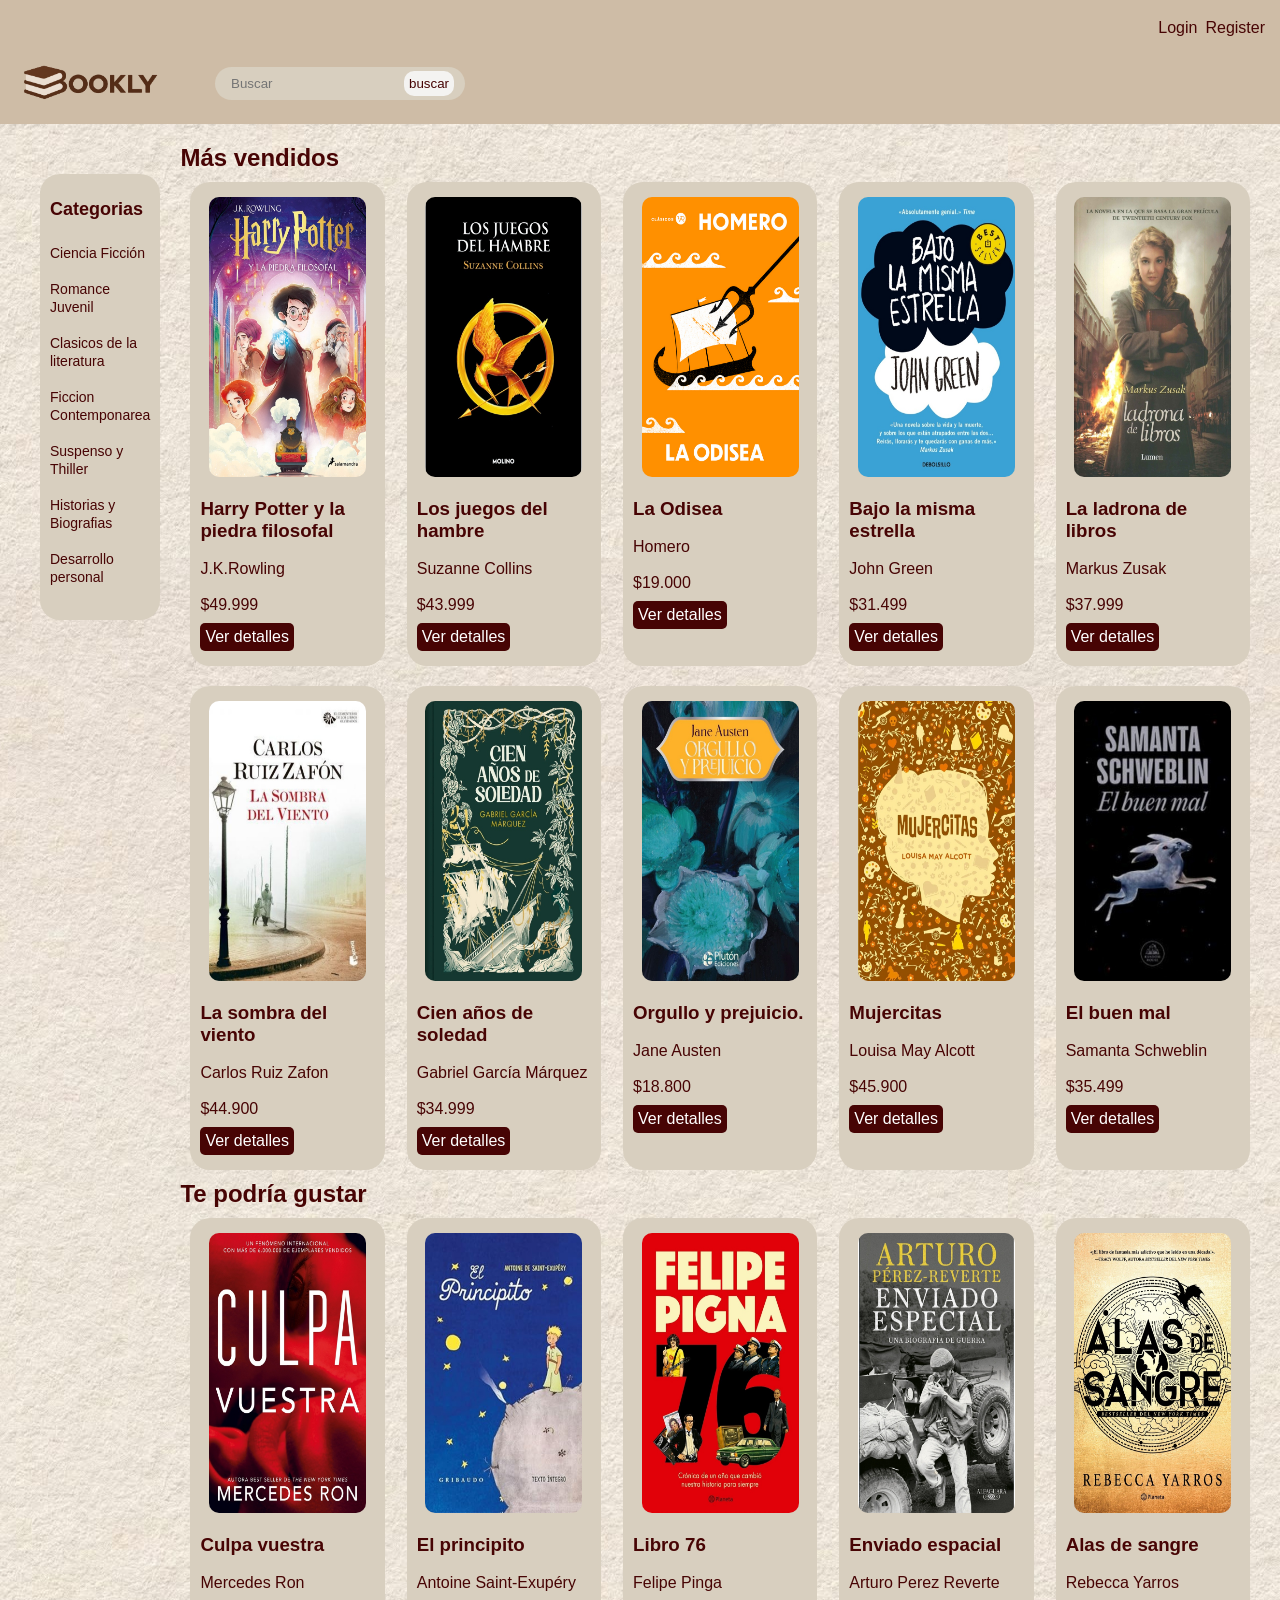
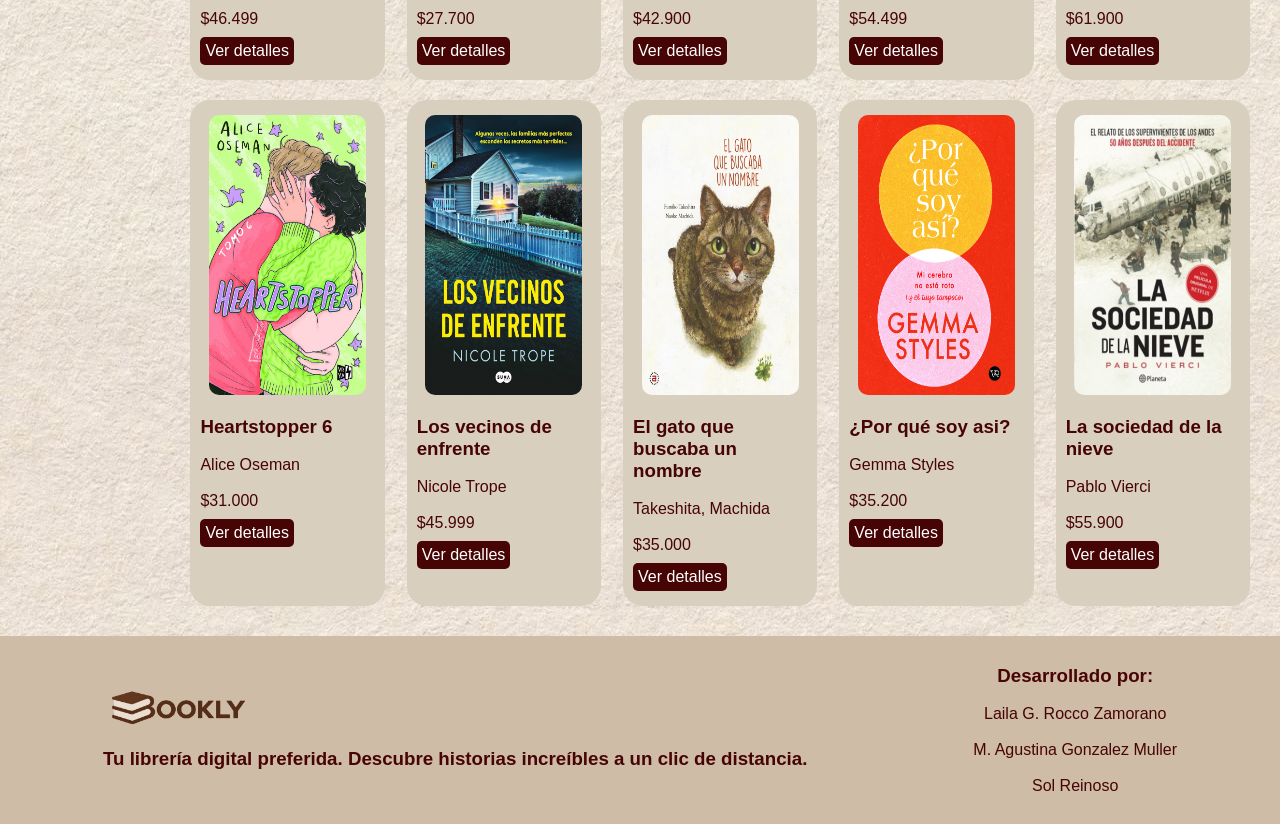
==== index.html @ d82677a5 "css acomodado en el head" ====
<!DOCTYPE html>
<html lang="en">
<head>
    <meta charset="UTF-8">
    <meta name="viewport" content="width=device-width, initial-scale=1.0">
    <link rel="preconnect" href="https://fonts.googleapis.com">
    <link rel="preconnect" href="https://fonts.gstatic.com" crossorigin>
    <link href="https://fonts.googleapis.com/css2?family=Josefin+Sans:ital,wght@0,100..700;1,100..700&family=Jost:ital,wght@0,100..900;1,100..900&family=Open+Sans:ital,wght@0,300..800;1,300..800&family=PT+Sans:ital,wght@0,400;0,700;1,400;1,700&family=Raleway:ital,wght@0,100..900;1,100..900&family=Work+Sans:ital,wght@0,100..900;1,100..900&display=swap" rel="stylesheet">
    <link rel="stylesheet" href="./css/style.css">
    <title>Bookly-Home</title>
</head>
<body class="Home">
    <header>
        <nav>
            <ul class="arriba">
                <li><a href="./login.html">Login</a></li>
                <li><a href="./register.html">Register</a></li>
            </ul>
        </nav>
        <div class="orden">
            <a href="./index.html">
                <img src="./img/logo.png" alt="logo de pagina">
            </a>

            <form action="./search-results.html" method="get" class="buscador">
                <input type="text" placeholder="Buscar" name="q">
                <button type="submit">buscar</button>
            </form>
        </div>
    </header>

    <main>
        <aside>
            <h2>Categorias</h2>
            <nav>
                <ul class="categorias">
                    <li ><a href="./category.html">Ciencia Ficción</a></li>
                    <li ><a href="./category.html">Romance Juvenil</a></li>
                    <li><a href="./category.html">Clasicos de la literatura</a></li>
                    <li><a href="./category.html">Ficcion Contemponarea</a></li>
                    <li><a href="./category.html">Suspenso y Thiller</a></li>
                    <li><a href="./category.html">Historias y Biografias</a></li>
                    <li><a href="./category.html">Desarrollo personal</a></li>
                </ul>
            </nav>
        </aside>
        <div>

            <section class="section-index">

                <h2>Más vendidos</h2>

                <div>
                    <article class="article-index">
                    <img src="./img/Harry-potter.jpg" alt="Imagen del Producto">
                    <h3>Harry Potter y la piedra filosofal</h3>
                    <p>J.K.Rowling</p>
                    <p>$49.999</p>
                    <a href="./product.html">Ver detalles</a>
                    </article>

                    <article class="article-index">
                        <img src="./img/Los-juegos-del-hambre.jpg" alt="Imagen del Producto">
                        <h3>Los juegos del hambre</h3>
                        <p>Suzanne Collins</p>
                        <p>$43.999</p>
                        <a href="./product.html">Ver detalles</a>
                    </article>

                    <article class="article-index">
                        <img src="./img/Odisea.jpg" alt="Imagen del Producto">
                        <h3>La Odisea</h3>
                        <p>Homero</p>
                        <p>$19.000</p>
                        <a href="./product.html">Ver detalles</a>
                    </article>

                    <article class="article-index">
                        <img src="./img/Bajo-la-misma-estrella.jpg" alt="Imagen del Producto">
                        <h3>Bajo la misma estrella</h3>
                        <p>John Green</p>
                        <p>$31.499</p>
                        <a href="./product.html">Ver detalles</a>
                    </article>

                    <article class="article-index">
                        <img src="./img/La-ladrona-de-libros.jpg" alt="Imagen del Producto">
                        <h3>La ladrona de libros</h3>
                        <p>Markus Zusak</p>
                        <p>$37.999</p>
                        <a href="./product.html">Ver detalles</a>
                    </article>

                    <article class="article-index">
                        <img src="./img/la-sombra-del-viento.jpg" alt="Imagen del Producto">
                        <h3>La sombra del viento</h3>
                        <p>Carlos Ruiz Zafon</p>
                        <p>$44.900</p>
                        <a href="./product.html">Ver detalles</a>
                    </article>

                    <article class="article-index">
                        <img src="./img/Cien-años-de-soledad.jpg" alt="Imagen del Producto">
                        <h3>Cien años de soledad</h3>
                        <p>Gabriel García Márquez</p>
                        <p>$34.999</p>
                        <a href="./product.html">Ver detalles</a>
                    </article>

                    <article class="article-index">
                        <img src="./img/Orgullo-y-prejuicio.jpg" alt="Imagen del Producto">
                        <h3>Orgullo y prejuicio.</h3>
                        <p>Jane Austen</p>
                        <p>$18.800</p>
                        <a href="./product.html">Ver detalles</a>
                    </article>

                    <article class="article-index">
                        <img src="./img/mujercitas.jpg" alt="Imagen del Producto">
                        <h3>Mujercitas</h3>
                        <p>Louisa May Alcott</p>
                        <p>$45.900</p>
                        <a href="./product.html">Ver detalles</a> 
                    </article>

                    <article class="article-index">
                        <img src="./img/El-buen-mal.jpg" alt="Imagen del Producto">
                        <h3>El buen mal</h3>
                        <p>Samanta Schweblin</p>
                        <p>$35.499</p>
                        <a href="./product.html">Ver detalles</a> 
                    </article>

                </div>

            </section>  

            <section class="section-index">

                <h2>Te podría gustar</h2>

                <div>

                    <article class="article-index">
                        <img src="./img/culpa-vuestra.jpg" alt="Imagen del Producto">
                        <h3>Culpa vuestra</h3>
                        <p>Mercedes Ron</p>
                        <p>$46.499</p>
                        <a href="./product.html">Ver detalles</a>
                    </article>

                    <article class="article-index">
                        <img src="./img/El-principito.jpg" alt="Imagen del Producto">
                        <h3>El principito</h3>
                        <p>Antoine Saint-Exupéry</p>
                        <p>$27.700</p>
                        <a href="./product.html">Ver detalles</a>
                    </article>

                    <article class="article-index">
                        <img src="./img/Felipe-Pigna.jpg" alt="Imagen del Producto">
                        <h3>Libro 76</h3>
                        <p>Felipe Pinga</p>
                        <p>$42.900</p>
                        <a href="./product.html">Ver detalles</a>
                    </article>

                    <article class="article-index">
                        <img src="./img/Enviado-espacial.jpg" alt="Imagen del Producto">
                        <h3>Enviado espacial</h3>
                        <p>Arturo Perez Reverte</p>
                        <p>$54.499</p>
                        <a href="./product.html">Ver detalles</a>
                    </article>

                    <article class="article-index">
                        <img src="./img/Alas.de.sangre.jpg" alt="Imagen del Producto">
                        <h3>Alas de sangre</h3>
                        <p>Rebecca Yarros</p>
                        <p>$61.900</p>
                        <a href="./product.html">Ver detalles</a>
                    </article>

                    <article class="article-index">
                        <img src="./img/heartstopper.jpg" alt="Imagen del Producto">
                        <h3>Heartstopper 6</h3>
                        <p>Alice Oseman</p>
                        <p>$31.000</p>
                        <a href="./product.html">Ver detalles</a>
                    </article>

                    <article class="article-index">
                        <img src="./img/Los-vecinos-de-enfrente.jpg" alt="Imagen del Producto">
                        <h3>Los vecinos de enfrente</h3>
                        <p>Nicole Trope</p>
                        <p>$45.999</p>
                        <a href="./product.html">Ver detalles</a>
                    </article>

                    <article class="article-index">
                        <img src="./img/el-gato-que-busca-un-nombre.jpg" alt="Imagen del Producto">
                        <h3>El gato que buscaba un nombre</h3>
                        <p>Takeshita, Machida</p>
                        <p>$35.000</p>
                        <a href="./product.html">Ver detalles</a>
                    </article>

                    <article class="article-index">
                        <img src="./img/PQ-soy-asi.jpg" alt="Imagen del Producto">
                        <h3>¿Por qué soy asi?</h3>
                        <p>Gemma Styles</p>
                        <p>$35.200</p>
                        <a href="./product.html">Ver detalles</a> 
                    </article>

                    <article class="article-index">
                        <img src="./img/Sociedad.jpg" alt="Imagen del Producto">
                        <h3>La sociedad de la nieve</h3>
                        <p>Pablo Vierci</p>
                        <p>$55.900</p>
                        <a href="./product.html">Ver detalles</a> 
                    </article>

                </div>

            </section> 

       </div>

    </main>

    <footer>
        <div class="abajo">
        <img src="./img/logo.png" alt="Imagen del logo Bookly">
        <h3>Tu librería digital preferida. Descubre historias increíbles a un clic de distancia. </h3>
        </div>

        <div class="medio">
        <h3>Desarrollado por:</h3>
        <ul>
            <li>Laila G. Rocco Zamorano</li>
            <li>M. Agustina Gonzalez Muller</li>
            <li>Sol Reinoso</li>
        </ul>
        </div>
    </footer>
</body>
</html>
---- css/style.css ----
/*Eliminar default*/
*{
    box-sizing: border-box;
    padding: 0;
    margin: 0;
}

ul,
ol,
li {
    list-style-type: none;
}

a{
   text-decoration: none;
}

/*body y header para todos los html*/

body{
    background-image: url("../img/fondo.jpg");
    background-repeat: repeat;
    background-position: center;
    display: flex;
    flex-direction: column;
    font-family: "Yanone Kaffeesatz", sans-serif;
    font-optical-sizing: auto;
    font-weight: normal;
    font-style: normal;
    color:  rgb(71, 4, 4) ;
}

header{
    display: flex;
    flex-direction: column;
    background-color: rgb(206, 188, 166);
    padding: 10px 15px;
    width: 100%;
}
footer {
    padding: 20px;
    background-color:  rgb(206, 188, 166);
    display: flex;
    justify-content: space-around;
    align-items: center;
    
}
.abajo img {
    width: 150px;
}

.medio {
    display: flex;
    flex-direction: column;
    align-items: center;
    text-align: center;
}

/*CSS del index.html*/
.orden {
    display: flex;
    align-items: center;
}
.arriba {
    display: flex;
    justify-content:space-between;
    justify-content: flex-end;
    margin-bottom: 8px;
}
.arriba a {
    color: rgb(71, 4, 4) ;
    margin-left: 8px;
}

.buscador {
    background-color:rgb(216, 207, 191);
    border-radius: 20px;
    padding: 4px 6px 4px 12px;
    display: flex;
    align-items: center;
    width: 250px;
    margin: 0px 50px;
}
.buscador input{
    background-color: transparent;
    padding: 4px;
    border: none;
}
.buscador button {
    border: none;
    background-color:rgb(244, 243, 241); ;
    border-radius: 10px;
    padding: 5px ;
    color:rgb(71, 4, 4) ;

}
.orden img {
    width: 150px;
}

main {
    display: flex;
    padding: 20px;
    align-items: flex-start;
}

aside {
    width: 180px;
    background-color:rgb(216, 207, 191) ;
    border-radius:20px ;
    padding: 25px 10px;
    margin: 30px 20px;
}
.categorias a {
    color:  rgb(71, 4, 4) ;
    font-size: 14px;
}
aside ul {
    display: flex;
    flex-direction: column;
}

aside h2 {
    font-size: 18px;
    margin-bottom: 15px;
}

.section-index div {
    display: flex;
    flex-wrap: wrap;
    justify-content: space-between;
}

.article-index {
    width: 18%;
    background-color:rgb(216, 207, 191) ;
    border-radius:20px ;
    padding: 15px 10px;
    margin: 10px;
    display: flex;
    flex-direction: column;
    align-items: flex-start;
    text-align: left;
    color: rgb(71, 4, 4) 
}    
.article-index a {
    background-color: rgb(71, 4, 4)  ;
    color: #fff;
    border-radius: 5px;
    padding: 5px;
}

.article-index img {
    width: 100%;
    max-width: 90%;
    height: 280px;
    border-radius: 10px;
    margin-bottom: 12px;
    align-self: center;
}


/*CSS del product.html*/
.main-product {
    display: flex;
    flex-direction: column;
}

.producto {
    display: flex;
    flex-direction: row;
    align-items: flex-start;
}

.section1-product {
    background-color: rgb(216, 207, 191) ;
    border-radius: 10px;
    display: flex;
    flex-direction: row;
    align-items: flex-start;
    justify-content: center;
    text-align: center;
    padding: 20px;
    margin: 20px;
    
}
.section1-product img {
    height: 400px;
    width: 300px;
    margin: 0 40px 0 0;
}

.infolibro {
    display: flex;
    flex-direction: column;
    justify-content: center;
}

.infolibro h1, p, h3, li{ 
    padding: 9px 0;
}

.comentarios {
    display: flex;
    flex-wrap: wrap;
    justify-content: center;
    align-items: center;
    margin: 10px 0 0 0;

}

.comentarios article {
    background-color: rgb(247, 246, 246);
    border-radius: 10px;
    width: 360px;
    margin: 0 23px;
    border: solid 3px rgb(224, 201, 166);
    padding: 15px;
}



/*CSS del category.html*/

.section-category {
    display: flex;
    flex-wrap: wrap;
    flex-direction: column;
}

.section-category div {
    display: flex;
    flex-wrap: wrap;
    justify-content: space-between;
}

.section-category h1 {
    margin: 20px;
}



.article-category {
    width: 30%;
    background-color: rgb(216, 207, 191);
    border-radius: 20px;
    padding: 15px;
    margin: 10px;

    display: flex;
    flex-direction: column;
    align-items: center;
    text-align: center;
    color: rgb(71, 4, 4);
}

.article-category img {
    max-width: 100%;
    border-radius: 10px;
    margin-bottom: 10px;
}

.article-category a {
    background-color: rgb(71, 4, 4);
    color: white;
    padding: 5px;
    border-radius: 5px;
}


/*CSS del login.html*/

.section-login {
    background-color: whitesmoke;
    border-radius: 10px;

    display: flex;
    flex-direction: column;
    justify-content: center;

    height: 500px;
    width: 500px;

    margin: 30px auto 50px;
}

.section-login h1 {
    padding-left: 50px;
}

.form-login {
    display: flex;
    flex-direction: column;

    padding: 10px 50px 20px;
}

.error-login {
    padding-left: 50px;
}

.checkbox-login {
    display: flex;
    flex-direction: row;

    padding: 10px 50px 20px;
}

.boton-form {
    margin: 10px 50px;
}

/*CSS del register.html*/

.section-register {
    background-color: whitesmoke;
    border-radius: 10px;

    display: flex;
    flex-direction: column;
    justify-content: center;

    height: 500px;
    width: 500px;
    margin: 30px 50px;
}
.main-register {
    display: flex;
    justify-content: center;
    align-items: center;
    width: 100%;
}
.form-register {
    display: flex;
    flex-wrap: wrap;
    flex-direction: column;

    padding: 10px 50px 20px; 
}

.checkbox-register {
    display: flex;
    flex-wrap: wrap;
    flex-direction: row;

    padding: 10px 50px 20px;
}



/*CSS del search-results.html*/

.section-search {
    display: flex;
    flex-wrap: wrap;
}

.section-search div {
    display: flex;
    flex-wrap: wrap;
}

.section-search h2 {
    margin: 20px;
}

.section-search h3 {
    margin: 15px 0;
}

.article-search {
    width: 23%;
    background-color: rgb(216, 207, 191);
    border-radius: 20px;
    padding: 15px;
    margin: 10px;

    display: flex;
    flex-direction: column;
    align-items: center;
    text-align: center;
    color: rgb(71, 4, 4);
}

.article-search img {
    max-width: 100%;
    border-radius: 10px;
    margin-bottom: 10px;
}

.article-search a {
    background-color: rgb(71, 4, 4);
    color: white;
    padding: 5px;
    border-radius: 5px;
}


@media (max-width: 768px) {
    
    /*Responsive web design del header,aside y footer de todos los index (768px)*/
    header {
        flex-direction: column;
        align-items: center;
        text-align: center;
    }
    
    .arriba {
        justify-content: center;
        margin-bottom: 10px;
    }

    .orden {
        flex-direction: column;
        align-items: center;
        
    }
    
    .menu {
        flex-wrap: wrap;
        justify-content: center;
        width: 150px;
        
    }

    .buscador {
        width: 100%;
        margin: 10px auto;
        padding: 4px 6px 4px 12px;
    }
    .buscador input {
        width: 65%;
        font-size: 13px;
    }

    .buscador button {
        min-width: 50px;
        padding: 5px;
    }
    .orden {
        width: 120px;
        margin-bottom: 10px;
    }

    footer {
        flex-direction: column;
        text-align: center;
        font-size: 14px;
    }
  
    main {
        flex-direction: column;
        align-items: center;
    }
    
    aside {
        align-items: center;
        width: 90%;
        margin: 10px 0;
        text-align: center;
    }

    /*Responsive web design del index.html (768px)*/
    
    .section-index h2 {
        text-align: center;
        margin: 5px;
    }

    .section-index div {
        justify-content: center;
    }

    .article-index {
        width: 40%;
        margin: 10px;
        align-items: center;
        text-align: center;
    }
    
    .article-index img {
        width: 100%;
        height: auto;
    }
    
    
    /*Responsive web design del product.html (768px)*/
    
    .main-product {
        display: flex;
        flex-direction: column;
        align-items: center;
    }
    
    aside {
        width: auto;
        margin: 10px 20px;
        padding: 20px 15px;
    }

    .section1-product {
        width: 80%;
        margin: 10px;
        flex-direction: column;
        align-items: center;
    }
    

    .section1-product img {
        width: 60%;
        height: auto;
        margin: 0 0 20px 0;
    }

    .infolibro {
        width: 90%;
    }

    .comentarios {
        justify-content: center;
    }

    .comentarios article {
        width: 40%;
        margin: 10px;
    }
    
    
    
    /*Responsive web design del category.html (768px)*/
    .section-category h1 {
        font-size: 28px;
        margin-bottom: 20px;
    }

    .section-category div {
        display: flex;
        flex-wrap: wrap;
        justify-content: center;
    }

    .article-category {
        width: 40%;
        margin: 10px;
    }

    .article-category img {
        width: 100%;
        height: auto;
    }

    /*Responsive web design del register.html (768px)*/
    .main-register {
        display: flex;
        justify-content: center;
        align-items: center;
        width: 100%;
        padding: 20px 0;
    }
    .section-register {
        width: 85%;
        max-width: 450px;
        height: auto;
        margin: 20px 0;
        padding: 20px 0;
    }
    .section-register h1 {
        text-align: center;
        padding-left: 0;
    }

    /*Responsive web design del login.html (768px)*/

    .main-login {
        display: flex;
        justify-content: center;
        align-items: center;
        width: 100%;
        padding: 20px 0;
    }
    .section-login {
        width: 85%;
        max-width: 450px;
        height: auto;
        margin: 20px 0;
        padding: 20px 0;
    }
    .section-login h1 {
        text-align: center;
        padding-left: 0;
    }
    .form-login,
    .checkbox-login {
     padding: 10px 25px;
    }
    .error-login {
      margin-bottom: 15px;
      padding: 10px 0;
    }
    

    /*Responsive web design del search-results.html (768px)*/
   .section-search {
        justify-content: center;
    }

    .section-search div {
        justify-content: center;
    }

    .article-search {
        width: 40%;
        margin: 10px;
    }

    .article-search img {
        width: 100%;
        height: auto;
    }

}

@media (max-width: 420px) {

    /*Responsive web design del header,aside y footer de todos los index (420px)*/
    header {
        flex-direction: column-reverse;
        align-items: center;
        text-align: center;
    }

    .arriba {
        flex-direction: column;
        align-items: center;
        margin: 5px 0px;
        margin-bottom: 10px;
    }

    .orden {
        flex-direction: column;
        align-items: center;
        
    }

    .orden img {
        width: 100px ;
        margin-bottom: 10px;
    }

    .menu {
        flex-direction: column;
        align-items: center;
        
    }

    .menu li a {
        display: block;
        width: 100%;
        text-align: center;
    }

    .buscador {
        width: 100px;
        margin: 10px 0;
    }
    .buscador input {
        width: 80%;
        font-size: 9px;
        text-align: center;
    }

    .buscador button {
        min-width: 30px;
        padding: 5px;
        font-size: 9px;
    }

    main {
        flex-direction: column;
        align-items: center;
    }

    aside {
        width: 90%;
        margin: 10px 0;
        text-align: center;
    }

    /*Responsive web design del index.html (420px)*/
    .section-index div{
        flex-direction: column;
        align-items: center;
    }

    .article-index {
        width: 85%;
        margin: 10px 0;
    }

    .article-index img {
        width: 100%;
        height: auto;
    }


    /*Responsive web design del product.html (420px)*/
    .main-product {
        flex-direction: column;
        align-items: center;
    }

    aside {
        width: 80%;
        margin: 10px;
    }

    .producto {
        flex-direction: column;
        align-items: center;
    }

    .section1-product {
        width: 80%;
        margin: 10px;
    }

    .buscador {
        width: 80%;
    }

    .buscador input {
        width: 70%;
    }

    .section1-product img {
        width: 80%;
        height: auto;
        margin: 0 0 15px 0;
    }

    .infolibro {
        width: 100%;
    }

    .infolibro h1 {
        font-size: 24px;
    }

    .comentarios {
        flex-direction: column;
    }

    .comentarios article {
        width: 85%;
        margin: 10px 0;
    }




    /*Responsive web design del category.html (420px)*/
    .section-category {
        flex-direction: column;
        align-items: center;
        text-align: center;
    }

    .section-category h1 {
        font-size: 22px;
        margin-bottom: 15px;
    }

    .section-category div {
        flex-direction: column;
        align-items: center;
        
    }

    .article-category {
        width: 85%;
        margin: 10px 0;
    }

    .article-category img {
        width: 100%;
        height: auto;
    }

    footer {
        flex-direction: column;
        text-align: center;
        font-size: 12px;
    }

    /*Responsive web design del login.html (420px)*/
    .error-login {
        padding: 10px 30px 0;
        display: block;
    }
    .boton-form {
        display: block;
        margin: 0px 30px;
    }




   /*Responsive web design del register.html (420px)*/





   /*Responsive web design del serch-results.html (420px)*/

    .section-search {
        flex-direction: column;
        align-items: center;
    }

    .section-search div {
        flex-direction: column;
        align-items: center;
    }

    .section-search h2 {
        text-align: center;
        margin: 15px;
    }

    .article-search {
        width: 85%;
        margin: 10px 0;
    }

    .article-search img {
        width: 100%;
        height: auto;
    }


}
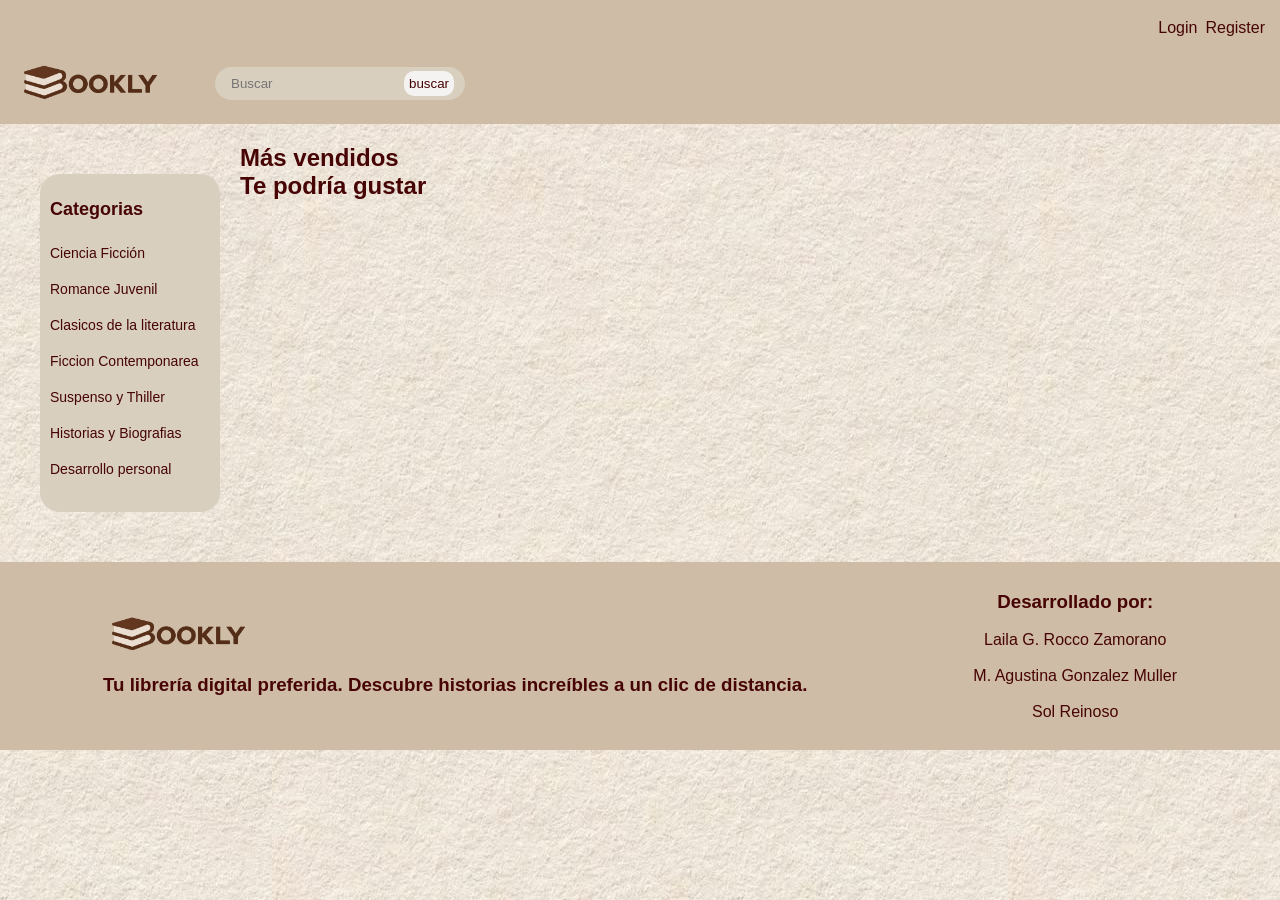
==== commit fdb4cddd: "js index" ====
--- a/index.html
+++ b/index.html
@@ -50,8 +50,8 @@
 
                 <h2>Más vendidos</h2>
 
-                <div>
-                    <article class="article-index">
+                <div id="masVendidos">
+                    <!--<article class="article-index">
                     <img src="./img/Harry-potter.jpg" alt="Imagen del Producto">
                     <h3>Harry Potter y la piedra filosofal</h3>
                     <p>J.K.Rowling</p>
@@ -129,7 +129,7 @@
                         <p>Samanta Schweblin</p>
                         <p>$35.499</p>
                         <a href="./product.html">Ver detalles</a> 
-                    </article>
+                    </article>-->
 
                 </div>
 
@@ -139,9 +139,9 @@
 
                 <h2>Te podría gustar</h2>
 
-                <div>
-
-                    <article class="article-index">
+                <div id="gustos">
+
+                    <!--<article class="article-index">
                         <img src="./img/culpa-vuestra.jpg" alt="Imagen del Producto">
                         <h3>Culpa vuestra</h3>
                         <p>Mercedes Ron</p>
@@ -221,7 +221,7 @@
                         <a href="./product.html">Ver detalles</a> 
                     </article>
 
-                </div>
+                </div>-->
 
             </section> 
 
@@ -244,5 +244,7 @@
         </ul>
         </div>
     </footer>
+
+    <script src="./js/index.js"></script>
 </body>
 </html>
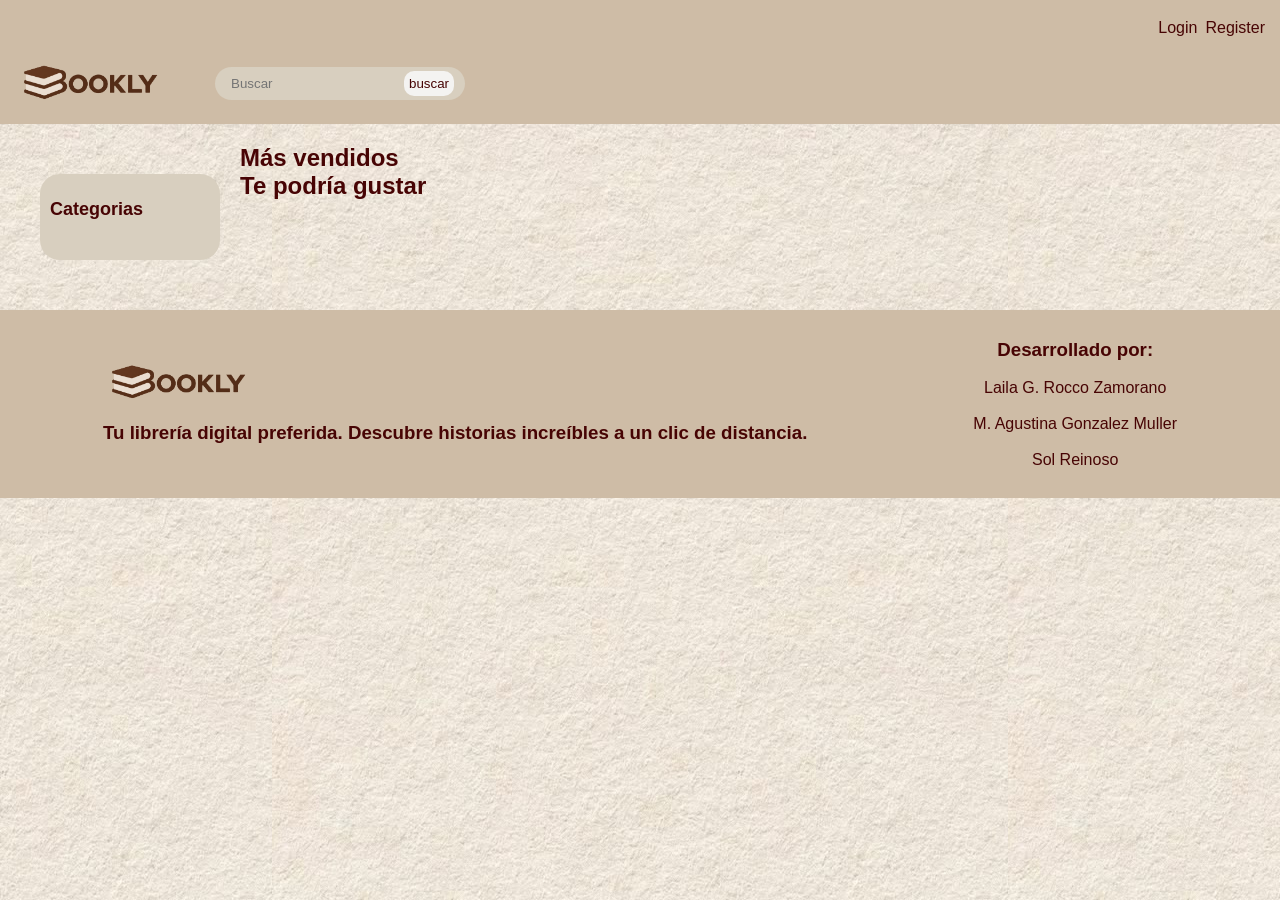
==== commit e617ff7c: "borre conteido de hhtml" ====
--- a/index.html
+++ b/index.html
@@ -13,9 +13,12 @@
     <header>
         <nav>
             <ul class="arriba">
-                <li><a href="./login.html">Login</a></li>
-                <li><a href="./register.html">Register</a></li>
+                <li class="menu-login"><a href="./login.html">Login</a></li>
+                <li class="menu-registro"><a href="./register.html">Register</a></li>
+                <li class="saludo-usuario"></li>
+                <li class="menu-logout"><a href="#" class="logout">Logout</a> </li>
             </ul>
+
         </nav>
         <div class="orden">
             <a href="./index.html">
@@ -23,7 +26,7 @@
             </a>
 
             <form action="./search-results.html" method="get" class="buscador">
-                <input type="text" placeholder="Buscar" name="q">
+                <input type="text" placeholder="Buscar" name="q" value="">
                 <button type="submit">buscar</button>
             </form>
         </div>
@@ -34,13 +37,13 @@
             <h2>Categorias</h2>
             <nav>
                 <ul class="categorias">
-                    <li ><a href="./category.html">Ciencia Ficción</a></li>
+                    <!--<li ><a href="./category.html">Ciencia Ficción</a></li>
                     <li ><a href="./category.html">Romance Juvenil</a></li>
                     <li><a href="./category.html">Clasicos de la literatura</a></li>
                     <li><a href="./category.html">Ficcion Contemponarea</a></li>
                     <li><a href="./category.html">Suspenso y Thiller</a></li>
                     <li><a href="./category.html">Historias y Biografias</a></li>
-                    <li><a href="./category.html">Desarrollo personal</a></li>
+                    <li><a href="./category.html">Desarrollo personal</a></li>-->
                 </ul>
             </nav>
         </aside>
@@ -246,5 +249,8 @@
     </footer>
 
     <script src="./js/index.js"></script>
+    <script src="./js/saludo.js"></script>
+    <script src="./js/logout.js"></script>
+    <script src="./js/category.js"></script>
 </body>
 </html>
--- a/css/style.css
+++ b/css/style.css
@@ -231,7 +231,7 @@
 .section-category div {
     display: flex;
     flex-wrap: wrap;
-    justify-content: space-between;
+    justify-content: space-around;
 }
 
 .section-category h1 {
